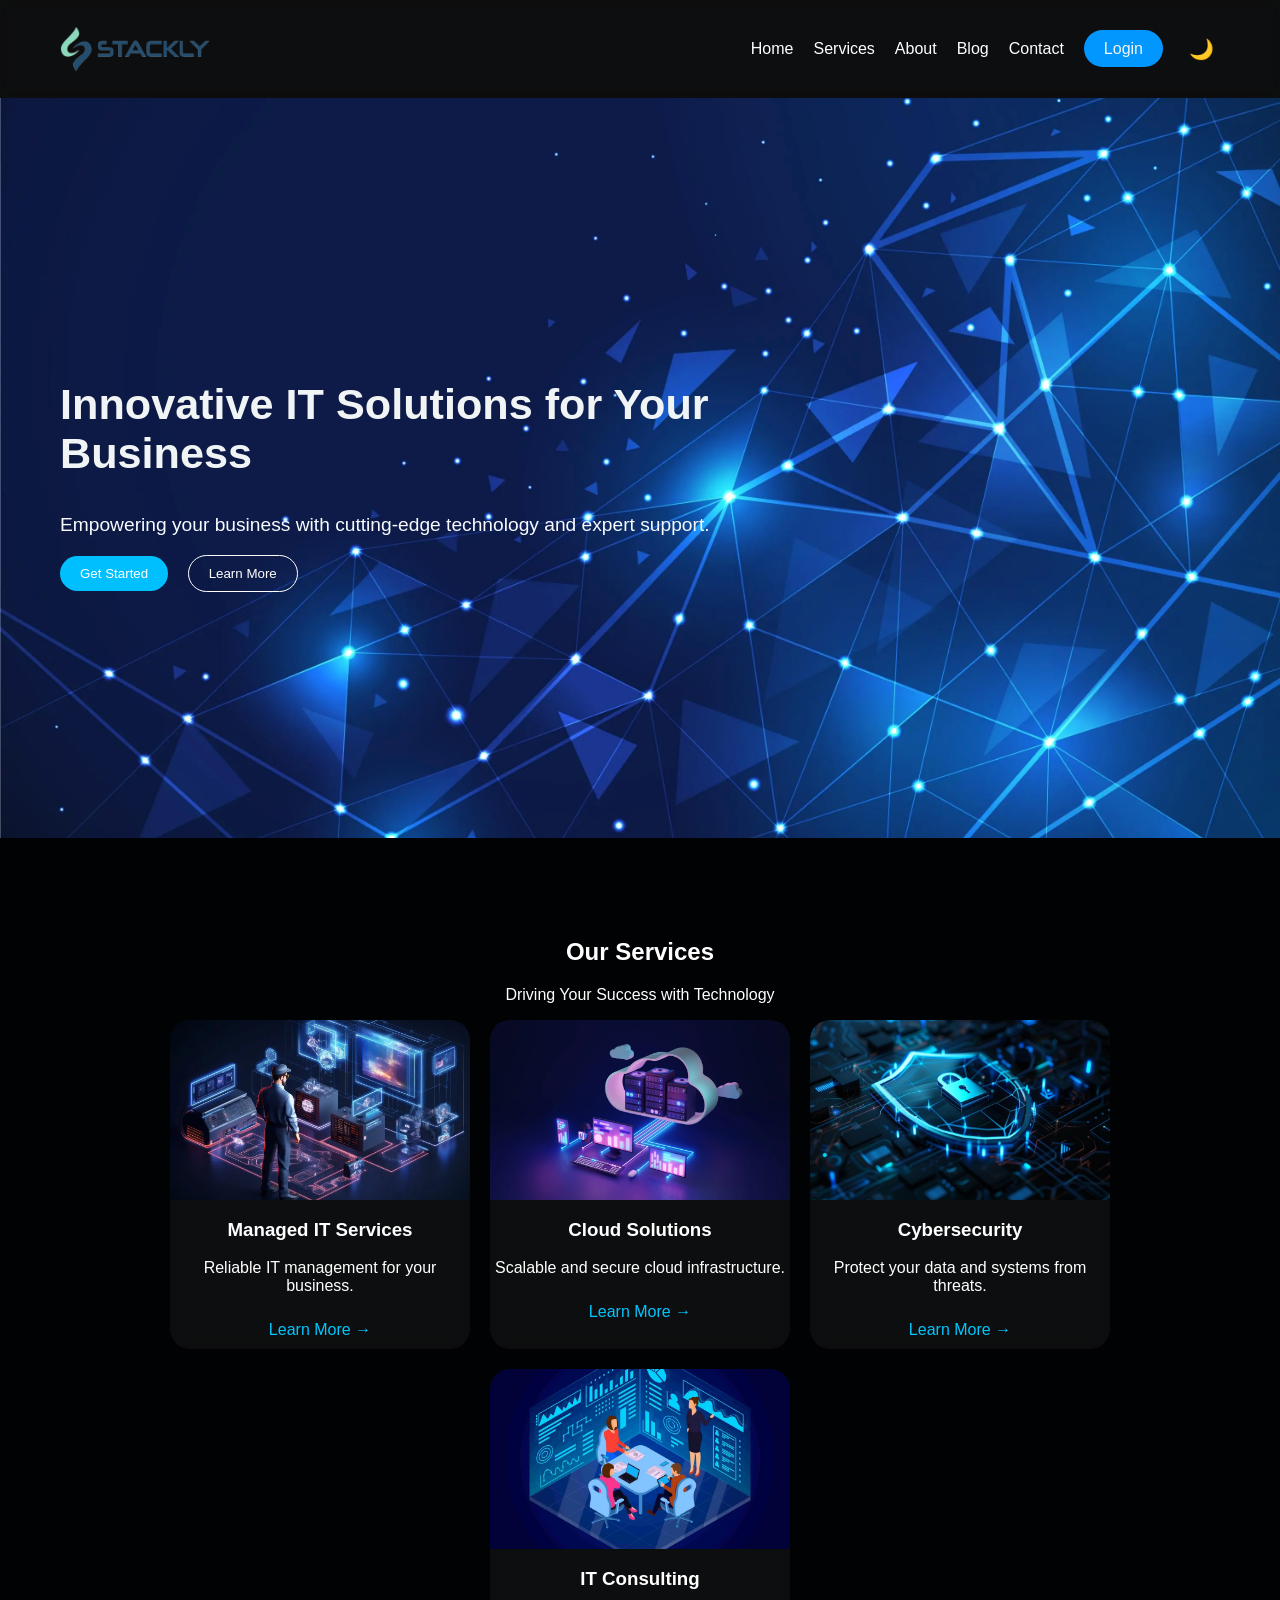
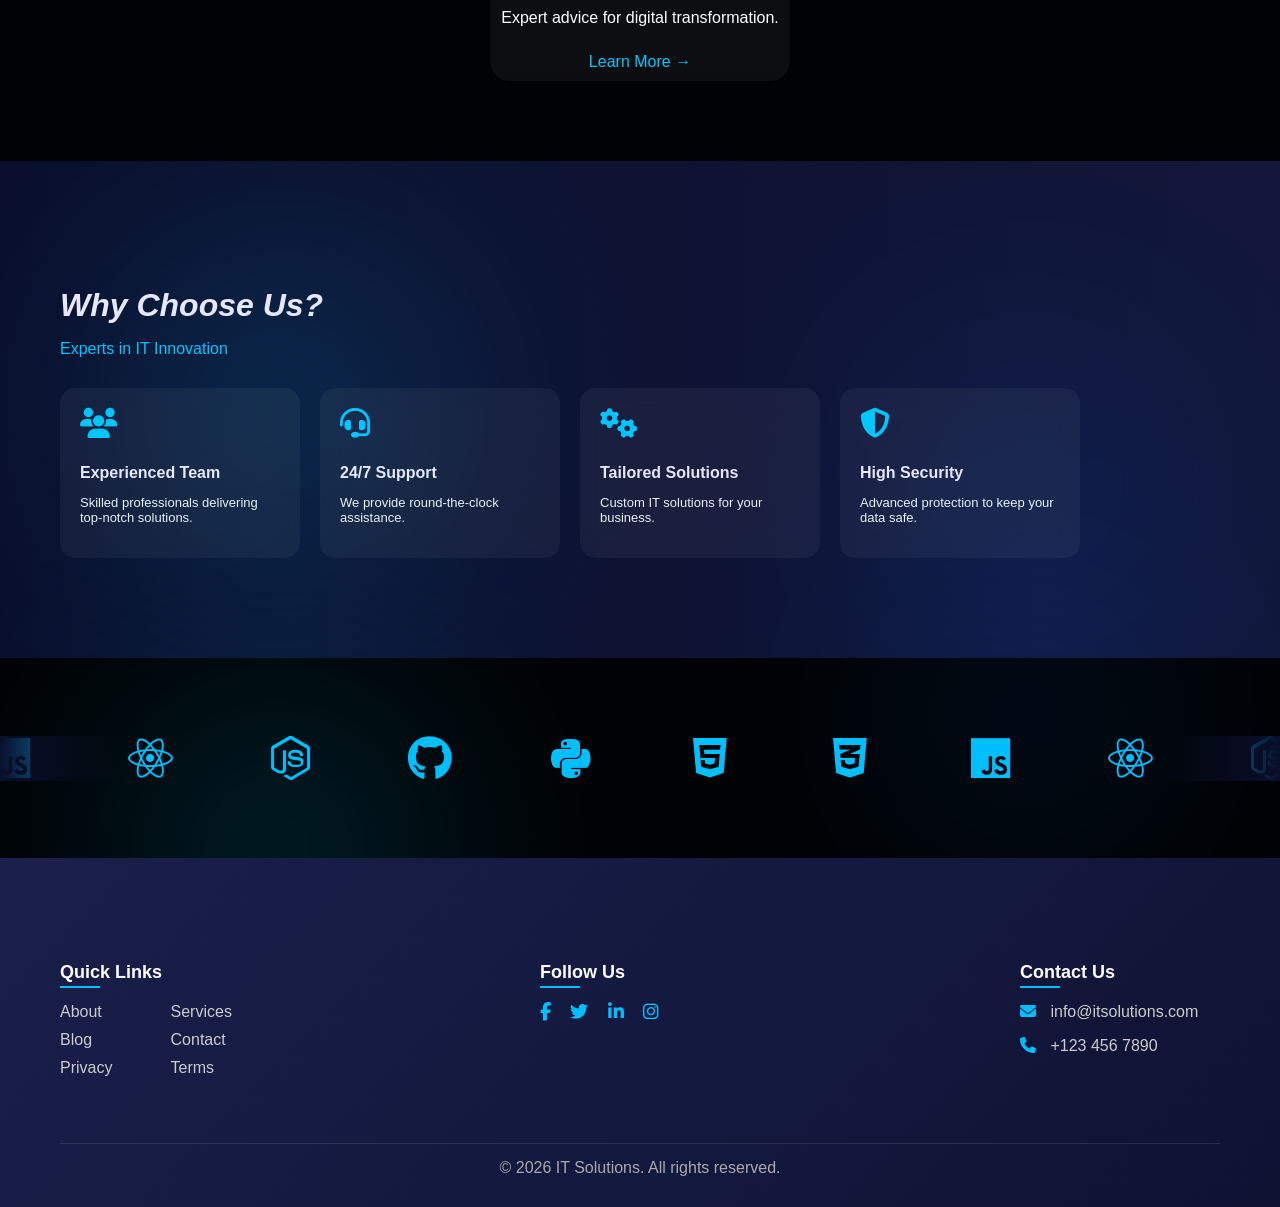
==== index.html @ 850f7d72 "Updated UI" ====
<!DOCTYPE html>
<html lang="en">
<head>
    <meta charset="UTF-8" />
    <meta name="viewport" content="width=device-width, initial-scale=1.0" />
    <title>IT Solutions</title>

    <link rel="stylesheet" href="style.css" />
    <link rel="stylesheet" href="https://cdnjs.cloudflare.com/ajax/libs/font-awesome/6.5.0/css/all.min.css">
</head>

<body>

<header>
    <img src="Assets/logo-stackly.png" alt="IT Solutions Logo" class="logo"/>

    <nav>
        <ul class="nav-item">
            <li><a href="#home">Home</a></li>
            <li><a href="#services">Services</a></li>
            <li><a href="404.html">About</a></li>
            <li><a href="404.html">Blog</a></li>
            <li><a href="#contact">Contact</a></li>
            <li><a href="login.html" class="login-btn">Login</a></li>
            <li><button id="theme-toggle" class="theme-btn">🌙</button></li>
        </ul>
    </nav>
</header>


<section id="home" class="hero">
    <div class="hero-text">
        <h1>Innovative IT Solutions for Your Business</h1>
        <p>Empowering your business with cutting-edge technology and expert support.</p>

        <div class="hero-buttons">
            <button class="primary">Get Started</button>
            <button class="secondary">Learn More</button>
        </div>
    </div>
</section>


<section id="services" class="services">
    <h2>Our Services</h2>
    <p>Driving Your Success with Technology</p>

    <div class="service-cards">

        <div class="card">
            <div class="image-box">
                <img src="Assets/manage_IT.webp" alt="service">
            </div>
            <h3>Managed IT Services</h3>
            <p>Reliable IT management for your business.</p>
            <a href="#" class="learn-more">Learn More →</a>
        </div>

        <div class="card">
            <div class="image-box">
                <img src="Assets/cloud_img.webp" alt="service">
            </div>
            <h3>Cloud Solutions</h3>
            <p>Scalable and secure cloud infrastructure.</p>
            <a href="#" class="learn-more">Learn More →</a>
        </div>

        <div class="card">
            <div class="image-box">
                <img src="Assets/cyber_security_img.webp" alt="service">
            </div>
            <h3>Cybersecurity</h3>
            <p>Protect your data and systems from threats.</p>
            <a href="#" class="learn-more">Learn More →</a>
        </div>

        <div class="card">
            <div class="image-box">
                <img src="Assets/IT_consulting_img.webp" alt="service">
            </div>
            <h3>IT Consulting</h3>
            <p>Expert advice for digital transformation.</p>
            <a href="#" class="learn-more">Learn More →</a>
        </div>

    </div>
</section>

<section class="why-us">
    <div class="why-wrapper">

        <div class="why-left">
            <h2>Why Choose Us?</h2>
            <p class="subtitle">Experts in IT Innovation</p>

            <div class="why-container">

                <div class="why-card">
                    <i class="fas fa-users"></i>
                    <h3>Experienced Team</h3>
                    <p>Skilled professionals delivering top-notch solutions.</p>
                </div>

                <div class="why-card">
                    <i class="fas fa-headset"></i>
                    <h3>24/7 Support</h3>
                    <p>We provide round-the-clock assistance.</p>
                </div>

                <div class="why-card">
                    <i class="fas fa-cogs"></i>
                    <h3>Tailored Solutions</h3>
                    <p>Custom IT solutions for your business.</p>
                </div>

                <div class="why-card">
                    <i class="fas fa-shield-alt"></i>
                    <h3>High Security</h3>
                    <p>Advanced protection to keep your data safe.</p>
                </div>

            </div>
        </div>

    </div>
</section>

<section id="testimonials" class="testimonials">
    <div class="tech-slider">
        <div class="tech-track">

            <div class="tech-item"><i class="fab fa-html5"></i></div>
            <div class="tech-item"><i class="fab fa-css3-alt"></i></div>
            <div class="tech-item"><i class="fab fa-js"></i></div>
            <div class="tech-item"><i class="fab fa-react"></i></div>
            <div class="tech-item"><i class="fab fa-node-js"></i></div>
            <div class="tech-item"><i class="fab fa-github"></i></div>
            <div class="tech-item"><i class="fab fa-python"></i></div>

            <!-- repeat -->
            <div class="tech-item"><i class="fab fa-html5"></i></div>
            <div class="tech-item"><i class="fab fa-css3-alt"></i></div>
            <div class="tech-item"><i class="fab fa-js"></i></div>
            <div class="tech-item"><i class="fab fa-react"></i></div>
            <div class="tech-item"><i class="fab fa-node-js"></i></div>
            <div class="tech-item"><i class="fab fa-github"></i></div>
            <div class="tech-item"><i class="fab fa-python"></i></div>

        </div>
    </div>
</section>


<footer class="footer">
    <div class="footer-container">

        <div class="footer-col">
            <h4>Quick Links</h4>
            <ul>
                <li><a href="404.html">About</a></li>
                <li><a href="404.html">Services</a></li>
                <li><a href="404.html">Blog</a></li>
                <li><a href="404.html">Contact</a></li>
                <li><a href="404.html">Privacy</a></li>
                <li><a href="404.html">Terms</a></li>
            </ul>
        </div>

        <div class="footer-col">
            <h4>Follow Us</h4>
            <div class="social-icons">
                <i class="fab fa-facebook-f"></i>
                <i class="fab fa-twitter"></i>
                <i class="fab fa-linkedin-in"></i>
                <i class="fab fa-instagram"></i>
            </div>
        </div>

        <div class="footer-col">
            <h4>Contact Us</h4>
            <p><i class="fas fa-envelope"></i> info@itsolutions.com</p>
            <p><i class="fas fa-phone"></i> +123 456 7890</p>
        </div>

    </div>

    <div class="footer-bottom">
        © 2026 IT Solutions. All rights reserved.
    </div>
</footer>

<script src="script.js"></script>

</body>
</html>
---- style.css ----
body {
    font-family: 'Poppins', sans-serif;
    margin: 0;
    background: linear-gradient(180deg, #0a0f2c, #1a1f4b);
    color: #fff;
}

header {
    display: flex;
    justify-content: space-between;
    align-items: center;
    padding: 20px 60px;
    background: rgba(255, 255, 255, 0.05);
    backdrop-filter: blur(10px);
}

.logo {
    width: 150px;
}

nav ul {
    display: flex;
    align-items: center;
    list-style: none;
    gap: 20px;
}

nav a {
    color: #fff;
    text-decoration: none;
    transition: color 0.3s;
}

nav a:hover {
    color: #00bffe;
}

.login-btn {
    background-color: #0296ff;
    border-style: none;
    padding: 10px 20px;
    border-radius: 20px;
    color: #f5f5f5;
}

:root {
    --bg-color: #010203;
    --text-color: #ffffff;
    --accent-color: #00bfff;
}

body.light-mode {
    --bg-color: #f5f5f5;
    --text-color: #222222;
    --accent-color: #0077cc;
}

body {
    background: var(--bg-color);
    color: var(--text-color);
    transition: background 0.5s, color 0.5s;
}

.theme-btn {
    background: transparent;
    border: none;
    font-size: 20px;
    cursor: pointer;
    color: var(--accent-color);
}

.hero {
    display: flex;
    background-image: url("./Assets/background_img.webp");
    background-size: cover;
    height: 60vh;
    background-position: center;
    align-items: center;
    justify-content: space-between;
    padding: 100px 60px;
}

.hero-text h1 {
    font-size: 2.7rem;
    color: #f1f4f5;
    animation: fadeIn 1.5s ease-in;
    width: 80%;
}

.hero-text p {
    font-size: 1.2rem;
    color: #f7faff;
    margin-top: 20px;
    animation: fadeIn 1.5s ease-in 0.5s;
}

.hero-buttons button {
    margin-right: 15px;
    padding: 10px 20px;
    border-radius: 25px;
    cursor: pointer;
}

.primary {
    background: #00bfff;
    border: none;
    color: #fff;
}

.secondary {
    background-color: transparent;
    border: 1px solid #ffffff;
    color: #ffffff;
}

.services {
    text-align: center;
    padding: 80px 60px;
}

.service-cards {
    display: flex;
    justify-content: center;
    gap: 20px;
    flex-wrap: wrap;
}

.service-img {
    width: 140%;
    margin-bottom: 20px;
    background-size: cover;
}

.card {
    background: rgba(255,255,255,0.05);
    width: 300px;
    border-radius: 20px;
    text-align: center;
    backdrop-filter: blur(10px);
    transition: 0.3s;
    overflow: hidden;
}

.image-box {
    width: 100%;
    height: 180px;
    overflow: hidden;
}

.image-box img {
    width: 100%;
    height: 100%;
    object-fit: cover;
    transition: 0.4s;
}

.card:hover {
    transform: translateY(-10px);
}

.learn-more {
    display: inline-block;
    margin-top: 10px;
    margin-bottom: 10px;
    color: #00c6ff;
    text-decoration: none;
    font-weight: 500;
    position: relative;
    transition: 0.3s;
}

.learn-more::after {
    content: "";
    position: absolute;
    left: 0;
    bottom: -3px;
    width: 0%;
    height: 2px;
    background: #00c6ff;
    transition: 0.3s;
}

.learn-more:hover::after {
    width: 100%;
}

.learn-more:hover {
    color: #fff;
}

.why-us {
    position: relative;
    padding: 100px 60px;
    background: linear-gradient(270deg, #0a0f2c, #1a1f4b, #0a0f2c);
    background-size: 400% 400%;
    animation: gradientMove 10s ease infinite;
    overflow: hidden;
}

@keyframes gradientMove {
    0% { background-position: 0% 50%; }
    50% { background-position: 100% 50%; }
    100% { background-position: 0% 50%; }
}

.why-wrapper {
    display: flex;
    align-items: center;
    justify-content: space-between;
    gap: 50px;
    flex-wrap: wrap;
    position: relative;
    z-index: 1;
}

.why-us::after {
    content: "";
    position: absolute;
    width: 300px;
    height: 300px;
    background: #00bfff;
    border-radius: 50%;
    filter: blur(120px);
    opacity: 0.2;
    top: 20%;
    left: 10%;
    animation: floatGlow 6s ease-in-out infinite;
}

@keyframes floatGlow {
    0% { transform: translateY(0px); }
    50% { transform: translateY(-40px); }
    100% { transform: translateY(0px); }
}

.why-us::before {
    content: "";
    position: absolute;
    width: 250px;
    height: 250px;
    background: #0077ff;
    border-radius: 50%;
    filter: blur(120px);
    opacity: 0.15;
    bottom: 10%;
    right: 10%;
    animation: floatGlow 8s ease-in-out infinite;
}

.why-left h2 {
    font-size: 32px;
    margin-bottom: 10px;
    color:#e6e8f9;
    font-style: italic;
}

.subtitle {
    color: #00c6ff;
    margin-bottom: 30px;
}

.why-container {
    display: flex;
    gap: 20px;
    flex-wrap: wrap;
}

.why-card {
    width: 200px;
    padding: 20px;
    border-radius: 15px;
    background: rgba(255,255,255,0.05);
    backdrop-filter: blur(10px);
    transition: 0.3s;
}

.why-card i {
    font-size: 30px;
    color: #00c6ff;
    margin-bottom: 10px;
}

.why-card h3 {
    color:#e6e8f9;
    font-size: 16px;
    margin-bottom: 8px;
}

.why-card p {
    font-size: 13px;
    color: #e6f1f4;
}

.why-card:hover {
    transform: translateY(-10px);
    box-shadow: 0 15px 30px rgba(0,0,0,0.5);
}

.tech-slider {
    width: 100%;
    display: flex;
    justify-content: center;
    overflow: hidden;
}

.tech-track {
    display: flex;
    gap: 60px;
    align-items: center;
    justify-content: center;
    animation: scrollTech 20s linear infinite;
}

.tech-item {
    display: flex;
    justify-content: center;
    align-items: center;
    min-width: 80px;
}

.tech-item i {
    font-size: 45px;
    color: #00bfff;
    transition: 0.3s;
}

.tech-item i:hover {
    transform: scale(1.3);
    color: #ffffff;
}

@keyframes scrollTech {
    0% { transform: translateX(0); }
    100% { transform: translateX(-50%); }
}

.tech-slider::before,
.tech-slider::after {
    content: "";
    position: absolute;
    top: 0;
    width: 120px;
    height: 100%;
    z-index: 2;
}

.tech-slider::before {
    left: 0;
    background: linear-gradient(to right, #0a0f2c, transparent);
}

.tech-slider::after {
    right: 0;
    background: linear-gradient(to left, #0a0f2c, transparent);
}

.testimonials {
    position: relative;
    min-height: 200px;
    display: flex;
    flex-direction: column;
    justify-content: center;
    text-align: center;
}

.testimonial-slider {
    margin-bottom: 30px;
}

.testimonials::before {
    content: "";
    position: absolute;
    width: 300px;
    height: 300px;
    background: #00bfff;
    border-radius: 50%;
    filter: blur(120px);
    opacity: 0.2;
    top: 20%;
    left: 10%;
    animation: floatBg 6s ease-in-out infinite;
}

.testimonials::after {
    content: "";
    position: absolute;
    width: 250px;
    height: 250px;
    background: #0077ff;
    border-radius: 50%;
    filter: blur(120px);
    opacity: 0.15;
    bottom: 10%;
    right: 10%;
    animation: floatBg 8s ease-in-out infinite;
}

@keyframes floatBg {
    0% { transform: translateY(0px); }
    50% { transform: translateY(-40px); }
    100% { transform: translateY(0px); }
}

.testimonial-slider,
.tech-slider {
    position: relative;
    z-index: 2;
}

.footer {
    position: relative;
    padding: 80px 60px 30px;
    overflow: hidden;
    color: #fff;
    background: linear-gradient(-45deg, #0a0f2c, #121a3f, #0a0f2c, #1a1f4b);
    background-size: 400% 400%;
    animation: gradientMove 10s ease infinite;
}

.footer::before {
    content: "";
    position: absolute;
    inset: 0;
    background-image: linear-gradient(rgba(255,255,255,0.05) 1px, transparent 1px),
                      linear-gradient(90deg, rgba(255,255,255,0.05) 1px, transparent 1px);
    background-size: 40px 40px;
    opacity: 0.15;
}

.footer-container {
    display: flex;
    justify-content: space-between;
    flex-wrap: wrap;
    gap: 50px;
    position: relative;
    z-index: 1;
}

.footer-col {
    min-width: 200px;
    transition: 0.3s;
}

.footer-col:hover {
    transform: translateY(-8px);
}

.footer-col h4 {
    margin-bottom: 20px;
    font-size: 18px;
    position: relative;
}

.footer-col h4::after {
    content: "";
    width: 40px;
    height: 2px;
    background: #00bfff;
    position: absolute;
    left: 0;
    bottom: -5px;
    transition: 0.3s;
}

.footer-col:hover h4::after {
    width: 70px;
}

.footer-col ul {
    list-style: none;
    padding: 0;
    display: grid;
    grid-template-columns: repeat(2, auto);
    gap: 10px 30px;
}

.footer-col ul li a {
    color: #ccc;
    text-decoration: none;
    transition: 0.3s;
    position: relative;
}

.footer-col ul li a::after {
    content: "";
    position: absolute;
    left: 0;
    bottom: -2px;
    width: 0%;
    height: 2px;
    background: #00bfff;
    transition: 0.3s;
}

.footer-col ul li a:hover::after {
    width: 100%;
}

.footer-col ul li a:hover {
    color: #fff;
}

.social-icons i {
    font-size: 18px;
    margin-right: 15px;
    color: #00bfff;
    cursor: pointer;
    transition: 0.3s;
}

.social-icons i:hover {
    transform: translateY(-5px) scale(1.2);
    color: #fff;
}

.footer-col p {
    color: #ccc;
    margin-bottom: 10px;
}

.footer-col p i {
    margin-right: 10px;
    color: #00bfff;
}

.footer-bottom {
    text-align: center;
    margin-top: 50px;
    padding-top: 15px;
    border-top: 1px solid rgba(255,255,255,0.1);
    color: #aaa;
    position: relative;
    z-index: 1;
}

@keyframes fadeIn {
    from {
        opacity: 0;
        transform: translateY(20px);
    }
    to {
        opacity: 1;
        transform: translateY(0);
    }
}

@media (max-width: 1024px) {
    .hero {
        flex-direction: column;
        text-align: center;
    }

    .hero-image img {
        width: 80%;
        margin-top: 20px;
    }

    .service-cards {
        flex-wrap: wrap;
        justify-content: center;
    }
}

@media (max-width: 768px) {
    header {
        flex-direction: column;
        align-items: center;
    }

    nav ul {
        flex-direction: column;
        gap: 10px;
    }

    .quote-btn {
        margin-top: 10px;
    }

    .why-wrapper {
        flex-direction: column;
        text-align: center;
    }

    .why-container {
        justify-content: center;
    }
}

@media (max-width: 480px) {
    h1 {
        font-size: 1.8rem;
    }

    .card {
        width: 90%;
    }

    footer {
        text-align: center;
    }
}
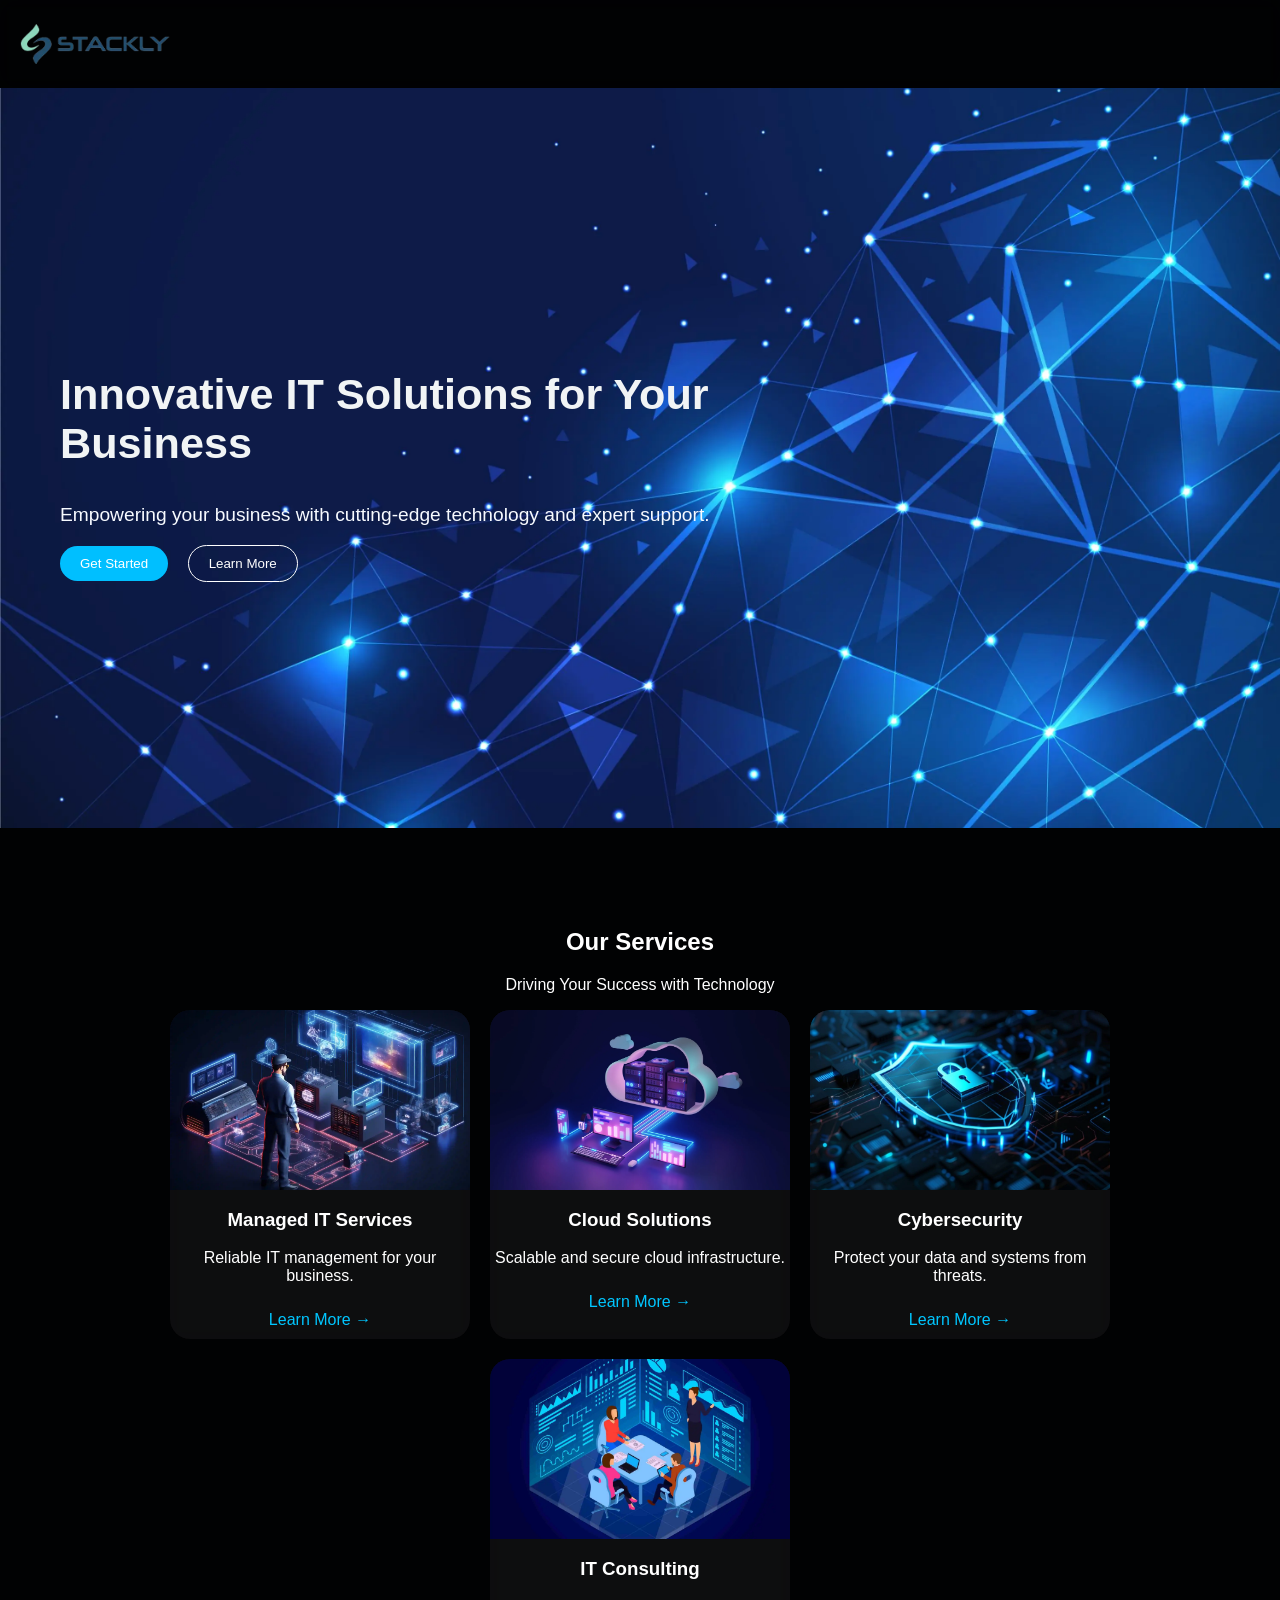
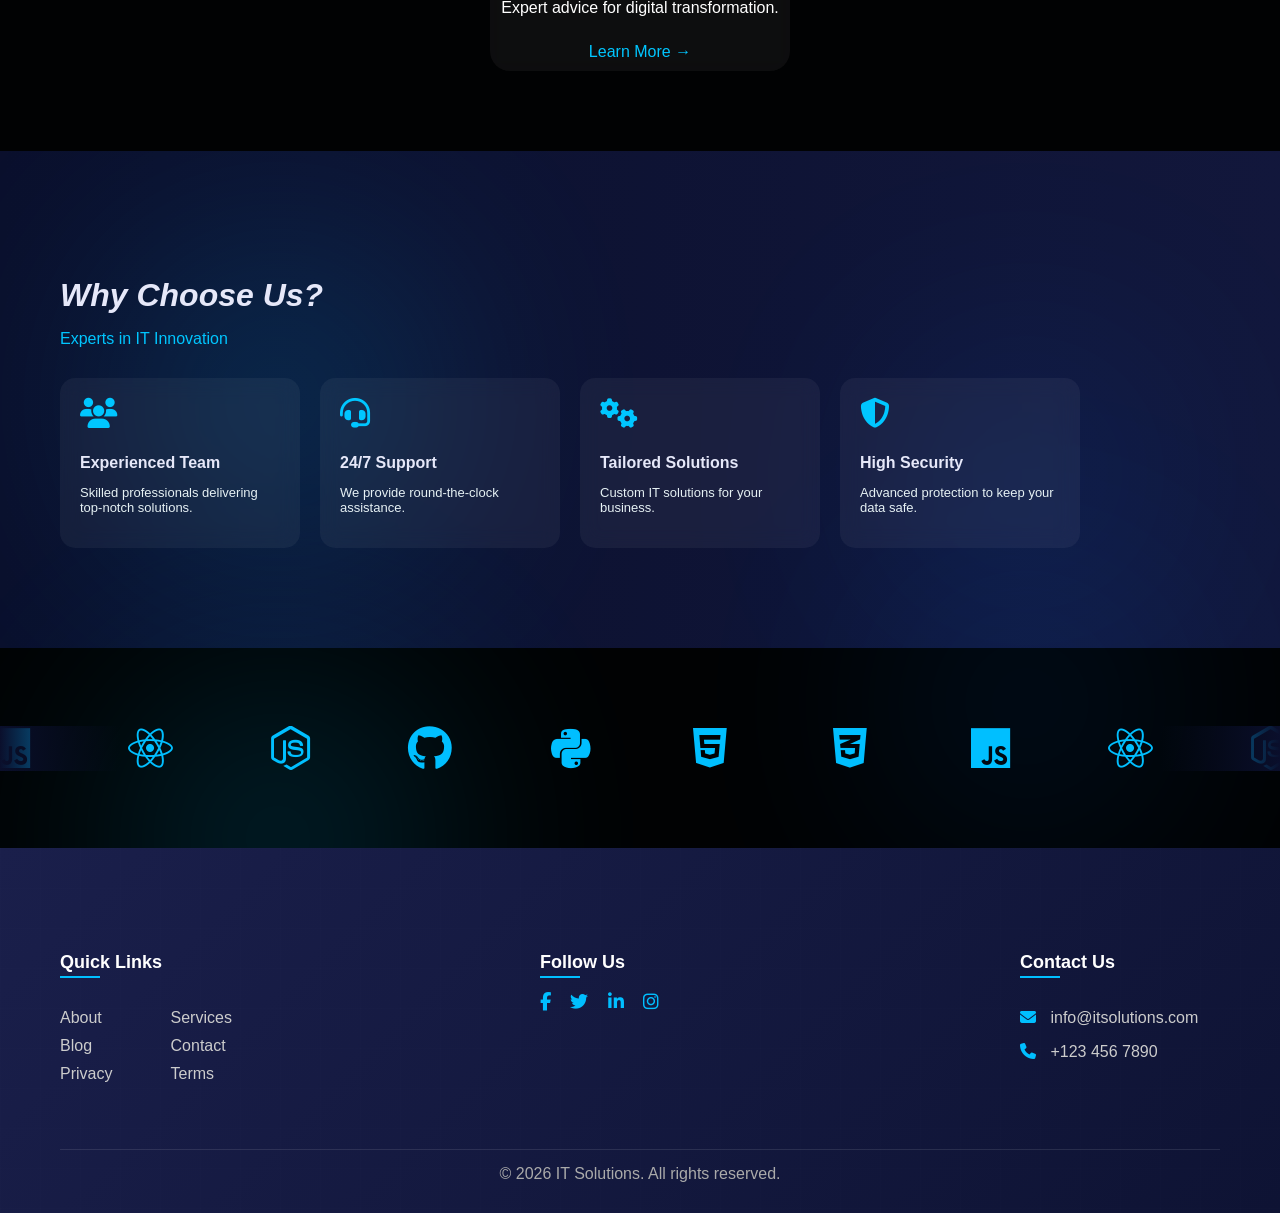
==== commit c99c3d4f: "Updated responsive header and hamburger menu" ====
--- a/index.html
+++ b/index.html
@@ -12,10 +12,10 @@
 <body>
 
 <header>
-    <img src="Assets/logo-stackly.png" alt="IT Solutions Logo" class="logo"/>
+    <img src="Assets/logo-stackly.webp" alt="IT Solutions Logo" class="logo"/>
 
     <nav>
-        <ul class="nav-item">
+        <ul class="nav-item" id="nav-menu">
             <li><a href="#home">Home</a></li>
             <li><a href="#services">Services</a></li>
             <li><a href="404.html">About</a></li>
@@ -25,6 +25,7 @@
             <li><button id="theme-toggle" class="theme-btn">🌙</button></li>
         </ul>
     </nav>
+    <button class="hamburger" id="hamburger">☰</button>
 </header>
 
 
--- a/style.css
+++ b/style.css
@@ -9,13 +9,29 @@
     display: flex;
     justify-content: space-between;
     align-items: center;
-    padding: 20px 60px;
-    background: rgba(255, 255, 255, 0.05);
+    padding: 15px 20px;
     backdrop-filter: blur(10px);
+    position: relative;
 }
 
 .logo {
     width: 150px;
+    height:40px
+}
+
+.nav-item {
+    display: flex;
+    list-style: none;
+    gap: 25px;
+    align-items: center;
+    transition: all 0.3s ease;
+    transform: translateY(-10px);
+    opacity: 0;
+}
+
+.nav-item.active {
+    transform: translateY(0);
+    opacity: 1;
 }
 
 nav ul {
@@ -41,6 +57,15 @@
     padding: 10px 20px;
     border-radius: 20px;
     color: #f5f5f5;
+}
+
+.hamburger {
+    display: none;
+    font-size: 28px;
+    background: none;
+    border: none;
+    color: white;
+    cursor: pointer;
 }
 
 :root {
@@ -449,6 +474,7 @@
     margin-bottom: 20px;
     font-size: 18px;
     position: relative;
+    display: inline-block;
 }
 
 .footer-col h4::after {
@@ -463,7 +489,7 @@
 }
 
 .footer-col:hover h4::after {
-    width: 70px;
+    width: 100%;
 }
 
 .footer-col ul {
@@ -563,7 +589,6 @@
 
 @media (max-width: 768px) {
     header {
-        flex-direction: column;
         align-items: center;
     }
 
@@ -598,4 +623,34 @@
     footer {
         text-align: center;
     }
+    .footer-container {
+        flex-direction: column;
+        align-items: center;
+    }
+}
+
+@media (max-width: 768px) {
+    .nav-item {
+        display: none;
+        flex-direction: column;
+        position: absolute;
+        top: 75%;
+        right:0px;
+        width: 200px;
+        background: #010203;
+        padding: 20px;
+        border-bottom-left-radius: 10px;
+        gap: 18px;
+        z-index:999;
+        box-shadow: 0 10px 20px rgba(0, 0, 0, 0.3);
+    }
+
+    .nav-item.active {
+        display: flex;
+    }
+
+    .hamburger {
+        display: block;
+        line-height: 1;
+    }
 }
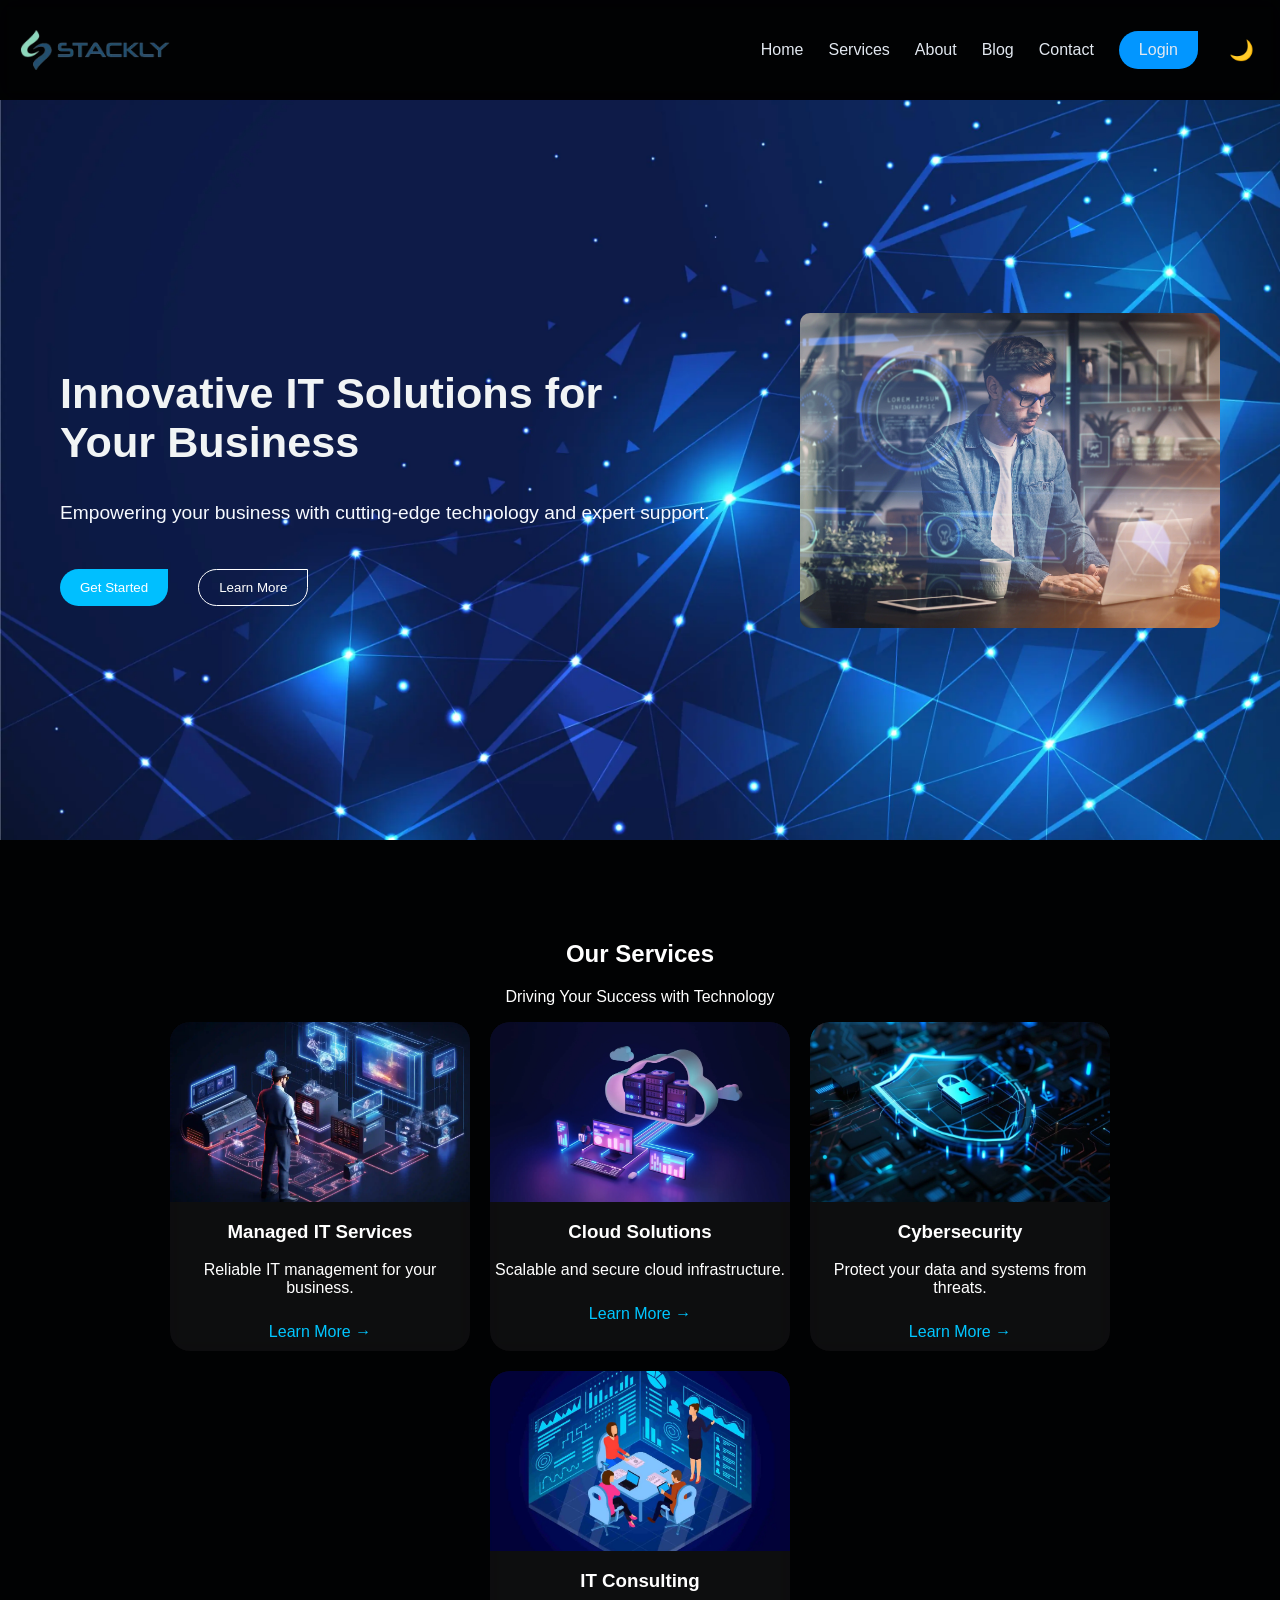
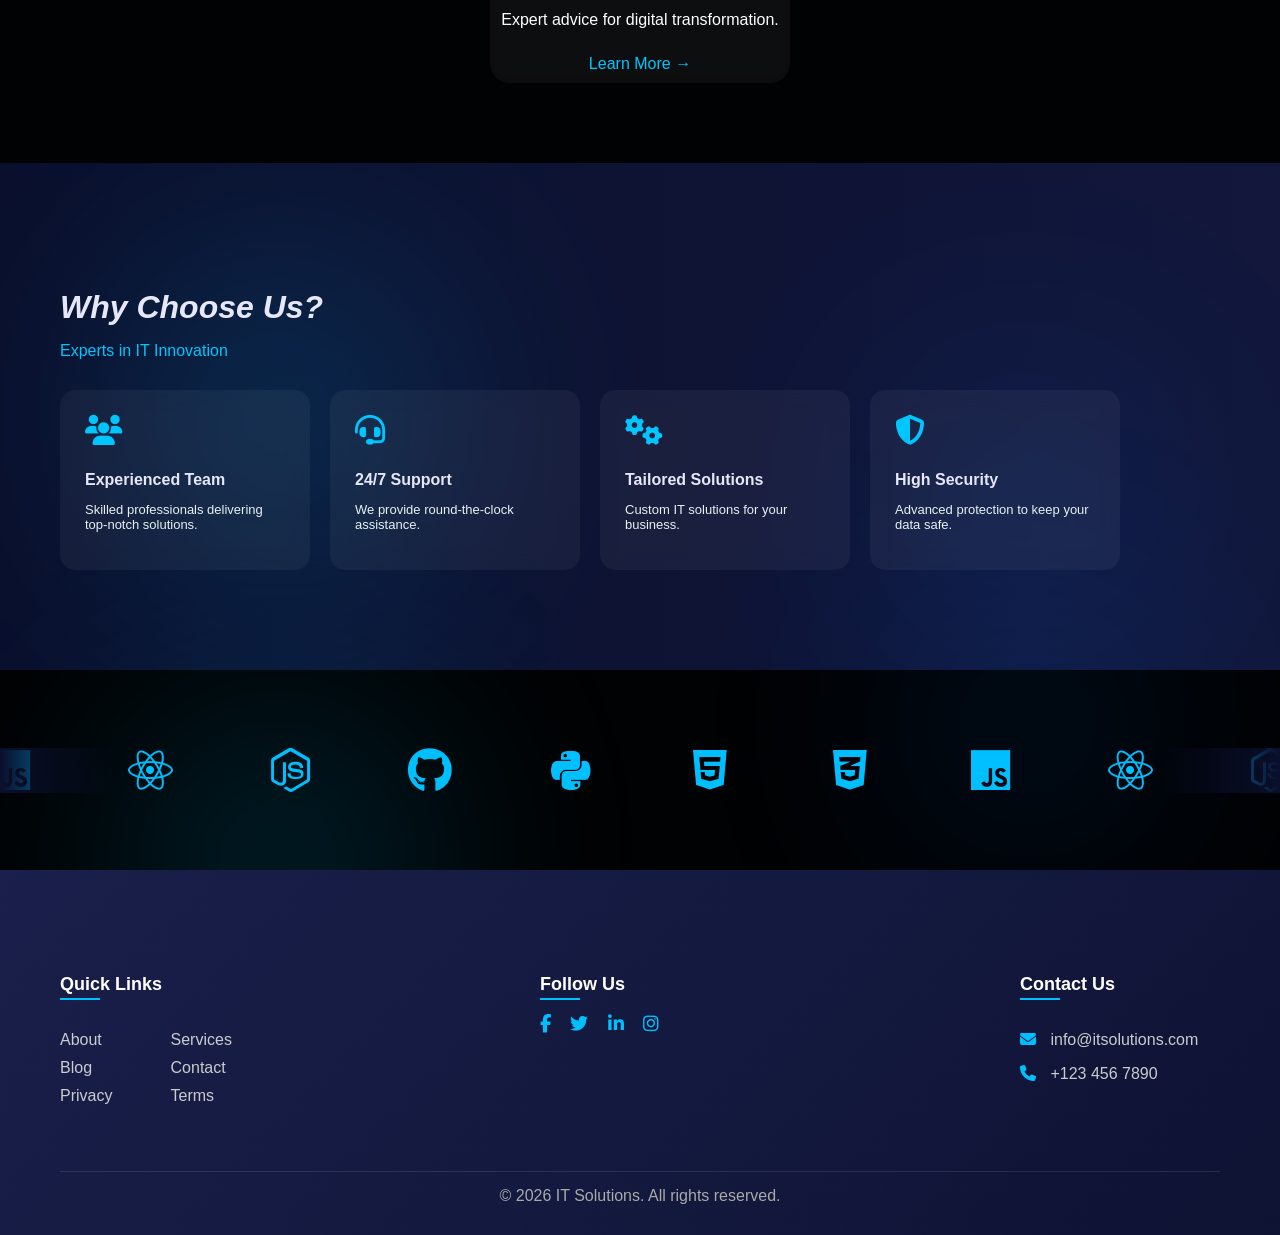
==== commit 73b1b023: "Upadated dashboard service page animation" ====
--- a/index.html
+++ b/index.html
@@ -17,8 +17,8 @@
     <nav>
         <ul class="nav-item" id="nav-menu">
             <li><a href="#home">Home</a></li>
-            <li><a href="#services">Services</a></li>
-            <li><a href="404.html">About</a></li>
+            <li><a href="service.html">Services</a></li>
+            <li><a href="about.html">About</a></li>
             <li><a href="404.html">Blog</a></li>
             <li><a href="#contact">Contact</a></li>
             <li><a href="login.html" class="login-btn">Login</a></li>
@@ -31,14 +31,14 @@
 
 <section id="home" class="hero">
     <div class="hero-text">
-        <h1>Innovative IT Solutions for Your Business</h1>
-        <p>Empowering your business with cutting-edge technology and expert support.</p>
-
+        <h1 class="anim">Innovative IT Solutions for Your Business</h1>
+        <p class="anim">Empowering your business with cutting-edge technology and expert support.</p>
         <div class="hero-buttons">
-            <button class="primary">Get Started</button>
-            <button class="secondary">Learn More</button>
+            <button class="primary anim">Get Started</button>
+            <button class="secondary anim">Learn More</button>
         </div>
     </div>
+        <img src="Assets/person-working-html-computer_11zon.webp" class="hero-img anim"/>
 </section>
 
 
@@ -54,7 +54,7 @@
             </div>
             <h3>Managed IT Services</h3>
             <p>Reliable IT management for your business.</p>
-            <a href="#" class="learn-more">Learn More →</a>
+            <a href="service.html" class="learn-more">Learn More →</a>
         </div>
 
         <div class="card">
@@ -63,7 +63,7 @@
             </div>
             <h3>Cloud Solutions</h3>
             <p>Scalable and secure cloud infrastructure.</p>
-            <a href="#" class="learn-more">Learn More →</a>
+            <a href="service.html" class="learn-more">Learn More →</a>
         </div>
 
         <div class="card">
@@ -72,16 +72,16 @@
             </div>
             <h3>Cybersecurity</h3>
             <p>Protect your data and systems from threats.</p>
-            <a href="#" class="learn-more">Learn More →</a>
+            <a href="service.html" class="learn-more">Learn More →</a>
         </div>
 
         <div class="card">
             <div class="image-box">
-                <img src="Assets/IT_consulting_img.webp" alt="service">
+                <img src="Assets/IT_consulting_img1.jpg" alt="service">
             </div>
             <h3>IT Consulting</h3>
             <p>Expert advice for digital transformation.</p>
-            <a href="#" class="learn-more">Learn More →</a>
+            <a href="service.html" class="learn-more">Learn More →</a>
         </div>
 
     </div>
@@ -158,8 +158,8 @@
         <div class="footer-col">
             <h4>Quick Links</h4>
             <ul>
-                <li><a href="404.html">About</a></li>
-                <li><a href="404.html">Services</a></li>
+                <li><a href="about.html">About</a></li>
+                <li><a href="service.html">Services</a></li>
                 <li><a href="404.html">Blog</a></li>
                 <li><a href="404.html">Contact</a></li>
                 <li><a href="404.html">Privacy</a></li>
--- a/style.css
+++ b/style.css
@@ -12,11 +12,17 @@
     padding: 15px 20px;
     backdrop-filter: blur(10px);
     position: relative;
+    z-index: 1000;
 }
 
 .logo {
     width: 150px;
     height:40px
+}
+
+.nav-item li a {
+    color: #e2e8f0;
+    text-decoration: none;
 }
 
 .nav-item {
@@ -25,8 +31,6 @@
     gap: 25px;
     align-items: center;
     transition: all 0.3s ease;
-    transform: translateY(-10px);
-    opacity: 0;
 }
 
 .nav-item.active {
@@ -41,22 +45,29 @@
     gap: 20px;
 }
 
-nav a {
+.nav-item li a {
+    color: #e2e8f0;
+    text-decoration: none;
+    transition: 0.3s;
+}
+
+.nav-item li a:hover {
+    color: #00bffe;
+}
+
+.login-btn {
+    display: inline-block;
+    background-color: #0296ff;
+    padding: 10px 20px;
+    border-radius: 20px;
+    border-top-right-radius: 0px;
     color: #fff;
     text-decoration: none;
-    transition: color 0.3s;
-}
-
-nav a:hover {
-    color: #00bffe;
-}
-
-.login-btn {
-    background-color: #0296ff;
-    border-style: none;
-    padding: 10px 20px;
-    border-radius: 20px;
-    color: #f5f5f5;
+    transition: 0.5s;
+}
+.login-btn:hover {
+    border-top-right-radius: 20px;
+    color:#fff;
 }
 
 .hamburger {
@@ -103,39 +114,86 @@
     align-items: center;
     justify-content: space-between;
     padding: 100px 60px;
+    gap: 40px;
+}
+.hero-text {
+    display: flex;
+    flex-direction: column;
 }
 
 .hero-text h1 {
     font-size: 2.7rem;
     color: #f1f4f5;
-    animation: fadeIn 1.5s ease-in;
     width: 80%;
+     margin-bottom: 15px;
 }
 
 .hero-text p {
     font-size: 1.2rem;
     color: #f7faff;
     margin-top: 20px;
-    animation: fadeIn 1.5s ease-in 0.5s;
+     margin-bottom: 45px;
+}
+
+.hero-img-container {
+    flex: 1;
+    display: flex;
+    justify-content: center;
+}
+
+.hero-img {
+    width: 100%;
+    max-width: 420px;
+    border-radius: 10px;
+    transition: 1s;
+}
+
+.hero-buttons {
+    display: flex;
+    gap: 15px;
+    flex-wrap: wrap;
 }
 
 .hero-buttons button {
+    display: inline-block;
     margin-right: 15px;
     padding: 10px 20px;
     border-radius: 25px;
+    border-top-right-radius: 0;
     cursor: pointer;
+    transition: 0.5s;
+}
+
+.hero-buttons button:hover {
+    border-top-right-radius:25px;
 }
 
 .primary {
+    padding:14px 30px;
     background: #00bfff;
-    border: none;
+    font-weight:400;
     color: #fff;
+    border:none;
+
 }
 
 .secondary {
     background-color: transparent;
     border: 1px solid #ffffff;
+    border-top-right-radius: 0px;
     color: #ffffff;
+}
+.anim{
+    opacity:0;
+    transform: translateY(30px);
+    animation: moveup 0.5s linear forwards;
+}
+
+@keyframes moveup {
+    100% {
+        opacity: 1;
+        transform: translateY(0);
+    }
 }
 
 .services {
@@ -641,7 +699,7 @@
         padding: 20px;
         border-bottom-left-radius: 10px;
         gap: 18px;
-        z-index:999;
+        z-index:9999;
         box-shadow: 0 10px 20px rgba(0, 0, 0, 0.3);
     }
 
@@ -653,4 +711,510 @@
         display: block;
         line-height: 1;
     }
+    .hero{
+        height:100vh;
+    }
+    .hero-buttons{
+        display: flex;
+        justify-content:center;
+    }
+
+}
+
+//About page
+
+/* HERO */
+.about-hero {
+    text-align: center;
+    padding: 100px 20px;
+}
+
+.about-hero h1 {
+    font-size: 2.5rem;
+}
+
+.about-hero p {
+    color: #cbd5e1;
+}
+
+/* ABOUT CONTENT */
+.about-content {
+    display: flex;
+    align-items: center;
+    justify-content: space-between;
+    padding: 80px 60px;
+    gap: 40px;
+}
+
+.about-text {
+    flex: 1;
+}
+
+.about-text h2 {
+    margin-bottom: 15px;
+}
+
+.about-text p {
+    color: #cbd5e1;
+    margin-bottom: 15px;
+}
+
+.about-image {
+    flex: 1;
+    display: flex;
+    justify-content: center;
+}
+
+.about-image img {
+    width: 100%;
+    max-width: 400px;
+    border-radius: 10px;
+}
+
+/* WHY SECTION */
+.about-why {
+    text-align: center;
+    padding: 80px 60px;
+}
+
+.why-grid {
+    display: grid;
+    grid-template-columns: repeat(auto-fit, minmax(220px, 1fr));
+    gap: 20px;
+    margin-top: 30px;
+}
+
+.why-card {
+    background: rgba(255,255,255,0.05);
+    padding: 25px;
+    border-radius: 15px;
+    transition: 0.3s;
+}
+
+.why-card:hover {
+    transform: translateY(-10px);
+}
+
+/* TEAM */
+.team {
+    text-align: center;
+    padding: 80px 60px;
+}
+
+.team-grid {
+    display: grid;
+    grid-template-columns: repeat(auto-fit, minmax(180px, 1fr));
+    gap: 20px;
+    margin-top: 30px;
+}
+
+.team-card {
+    background: rgba(255,255,255,0.05);
+    padding: 20px;
+    border-radius: 15px;
+    transition: 0.3s;
+}
+
+.team-card img {
+    border-radius: 50%;
+    margin-bottom: 10px;
+}
+
+.team-card:hover {
+    transform: translateY(-10px);
+}
+
+/* MOBILE */
+@media (max-width: 768px) {
+
+    .about-content {
+        flex-direction: column;
+        text-align: center;
+        padding: 50px 20px;
+    }
+
+    .about-why,
+    .team {
+        padding: 50px 20px;
+    }
+}
+
+/* ===== SERVICES PAGE ===== */
+
+/* ===== DETAILED SERVICES ===== */
+
+.services-detailed {
+    position: relative;
+    overflow: hidden;
+    padding: 80px 60px;
+    background: linear-gradient(270deg, #0a0f2c, #1a1f4b, #0a0f2c);
+    background-size: 400% 400%;
+    background: linear-gradient(180deg, #0a0f2c, #1a1f4b);
+}
+
+.services-detailed::before,
+.services-detailed::after {
+    content: "";
+    position: absolute;
+    width: 300px;
+    height: 300px;
+    border-radius: 50%;
+    filter: blur(100px);
+    opacity: 0.35;
+    z-index: 0;
+}
+
+/* LEFT ORB */
+.services-detailed::before {
+    width: 400px;
+    height: 400px;
+    background: #00bfff;
+    top: 20%;
+    left: 10%;
+    animation: floatOrb 8s ease-in-out infinite;
+}
+
+/* RIGHT ORB */
+.services-detailed::after {
+    width: 350px;
+    height: 350px;
+    background: #0077ff;
+    bottom: 15%;
+    right: 10%;
+    animation: floatOrb 10s ease-in-out infinite;
+    content: "";
+    position: absolute;
+    inset: 0;
+    background-image:
+        linear-gradient(rgba(255,255,255,0.06) 1px, transparent 1px),
+        linear-gradient(90deg, rgba(255,255,255,0.06) 1px, transparent 1px);
+    background-size: 40px 40px;
+    opacity: 0.2;
+    z-index: 0;
+    animation: gridMove 20s linear infinite;
+}
+
+@keyframes gridMove {
+    from { background-position: 0 0; }
+    to { background-position: 40px 40px; }
+}
+
+.services-detailed .glow {
+    position: absolute;
+    z-index: 0;
+    width: 200px;
+    height: 200px;
+    background: #00c6ff;
+    border-radius: 50%;
+    filter: blur(80px);
+    opacity: 0.25;
+    top: 50%;
+    left: 40%;
+    animation: floatOrb 10s ease-in-out infinite;
+}
+
+@keyframes floatOrb {
+    0% { transform: translateY(0px) scale(1); }
+    50% { transform: translateY(-50px) scale(1.1); }
+    100% { transform: translateY(0px) scale(1); }
+}
+
+@keyframes gradientMove {
+    0% { background-position: 0% 50%; }
+    50% { background-position: 100% 50%; }
+    100% { background-position: 0% 50%; }
+}
+
+.services-detailed .beam {
+    position: absolute;
+    width: 200%;
+    height: 200px;
+    background: linear-gradient(
+        120deg,
+        transparent,
+        rgba(0,191,255,0.15),
+        transparent
+    );
+    top: 20%;
+    left: -50%;
+    transform: rotate(25deg);
+    animation: beamMove 8s linear infinite;
+    z-index: 1;
+}
+
+@keyframes beamMove {
+    0% {
+        transform: translateX(-100%) rotate(25deg);
+    }
+    100% {
+        transform: translateX(100%) rotate(25deg);
+    }
+}
+
+.beam,
+.glow {
+    z-index: 1;
+}
+
+.section-title {
+    text-align: center;
+    font-size: 32px;
+    position: relative;
+    z-index: 2;
+}
+
+.section-subtitle {
+    text-align: center;
+    color: #00bfff;
+    margin-bottom: 60px;
+    position: relative;
+    z-index: 2;
+}
+
+/* ROW */
+.service-row {
+    display: flex;
+    align-items: center;
+    justify-content: space-between;
+    gap: 50px;
+    margin-bottom: 100px;
+    position: relative;
+    z-index: 2;
+}
+
+/* ALTERNATE */
+.service-row.reverse {
+    flex-direction: row-reverse;
+}
+
+.service-icon {
+    font-size: 28px;
+    color: #00bfff;
+    margin-bottom: 15px;
+    transition: 0.4s;
+}
+
+.service-icon i {
+    padding: 15px;
+    border-radius: 50%;
+    background: rgba(0,191,255,0.1);
+    box-shadow: 0 0 15px rgba(0,191,255,0.3);
+}
+
+.service-row {
+    transition: 0.4s ease;
+}
+
+.service-row:hover {
+    transform: translateY(-8px);
+}
+
+.service-row:hover .service-icon i {
+    transform: scale(1.2) rotate(5deg);
+    box-shadow: 0 0 25px #00bfff;
+}
+
+.service-content h3,
+.service-content p {
+    transform: translateY(20px);
+    opacity: 0;
+    animation: textFade 0.8s ease forwards;
+}
+
+.service-content p {
+    animation-delay: 0.2s;
+}
+
+@keyframes textFade {
+    to {
+        transform: translateY(0);
+        opacity: 1;
+    }
+}
+
+.service-img img {
+    transition: 0.5s;
+    width: 100%;
+    height: 100%;
+    object-fit: cover;   /* 🔥 IMPORTANT */
+    display: block;
+}
+
+.service-row:hover .service-img img {
+    transform: scale(1.05);
+    filter: brightness(1.1);
+}
+
+/* IMAGE BASE */
+.service-img {
+    flex: 1;
+    display: flex;
+    justify-content: center;
+    width: 400px;        /* fixed width */
+    height: 250px;       /* fixed height */
+    overflow: hidden;    /* crop extra */
+    border-radius: 15px;
+    opacity: 0;
+    transform: translateX(-120px);
+    animation: slideLeft 0.9s ease forwards;
+}
+
+/* TEXT BASE */
+.service-content {
+    flex: 1;
+    opacity: 0;
+    transform: translateX(120px);
+    animation: slideRight 0.9s ease forwards;
+}
+
+/* REVERSE ANIMATION (swap direction) */
+.service-row.reverse .service-img {
+    transform: translateX(120px);
+    animation: slideRight 0.9s ease forwards;
+}
+
+.service-row.reverse .service-content {
+    transform: translateX(-120px);
+    animation: slideLeft 0.9s ease forwards;
+}
+
+/* IMAGE */
+.service-img img {
+    width: 400px;
+    border-radius: 15px;
+    transition: 1s;
+}
+
+/* CONTENT */
+.service-content h3 {
+    font-size: 26px;
+    margin-bottom: 10px;
+}
+
+.service-content p {
+    color: #ccc;
+    margin-bottom: 15px;
+    line-height: 1.6;
+}
+
+.service-content a {
+    color: #00bfff;
+    text-decoration: none;
+    position: relative;
+}
+
+.service-content a::after {
+    content: "";
+    position: absolute;
+    left: 0;
+    bottom: -3px;
+    width: 0%;
+    height: 2px;
+    background: #00bfff;
+    transition: 0.5s;
+}
+
+.service-content a:hover::after {
+    width: 100%;
+}
+
+.service-divider {
+    width: 100%;
+    height: 2px;
+    margin: 80px 0;
+    background: linear-gradient(
+        to right,
+        transparent,
+        #00bfff,
+        transparent
+    );
+    opacity: 0.4;
+    position: relative;
+}
+
+.service-divider::before {
+    content: "";
+    position: absolute;
+    width: 60px;
+    height: 2px;
+    background: #00bfff;
+    left: 50%;
+    transform: translateX(-50%);
+    box-shadow: 0 0 15px #00bfff;
+}
+
+/* HOVER */
+.service-row:hover img {
+    transform: scale(1.05);
+}
+
+/* KEYFRAMES */
+@keyframes slideLeft {
+    to {
+        opacity: 1;
+        transform: translateX(0);
+    }
+}
+
+@keyframes slideRight {
+    to {
+        opacity: 1;
+        transform: translateX(0);
+    }
+}
+
+/* STAGGER DELAY (CENTER → SPLIT FEEL) */
+.service-row:nth-of-type(1) .service-img,
+.service-row:nth-of-type(1) .service-content {
+    animation-delay: 0.2s;
+}
+
+.service-row:nth-of-type(2) .service-img,
+.service-row:nth-of-type(2) .service-content {
+    animation-delay: 0.4s;
+}
+
+.service-row:nth-of-type(3) .service-img,
+.service-row:nth-of-type(3) .service-content {
+    animation-delay: 0.6s;
+}
+
+.service-row:nth-of-type(4) .service-img,
+.service-row:nth-of-type(4) .service-content {
+    animation-delay: 0.8s;
+}
+
+/* MOBILE */
+@media (max-width: 768px) {
+
+    .service-row {
+        flex-direction: column;
+        text-align: center;
+        gap: 30px;
+    }
+
+    .service-row.reverse {
+        flex-direction: column;
+    }
+
+    .service-img,
+    .service-content {
+        transform: translateY(40px);
+        animation: mobileFade 0.6s ease forwards;
+    }
+
+    .service-img img {
+        width: 100%;
+    }
+
+    .services-detailed {
+        padding: 60px 20px;
+    }
+
+    @keyframes mobileFade {
+        to {
+            opacity: 1;
+            transform: translateY(0);
+        }
+    }
 }
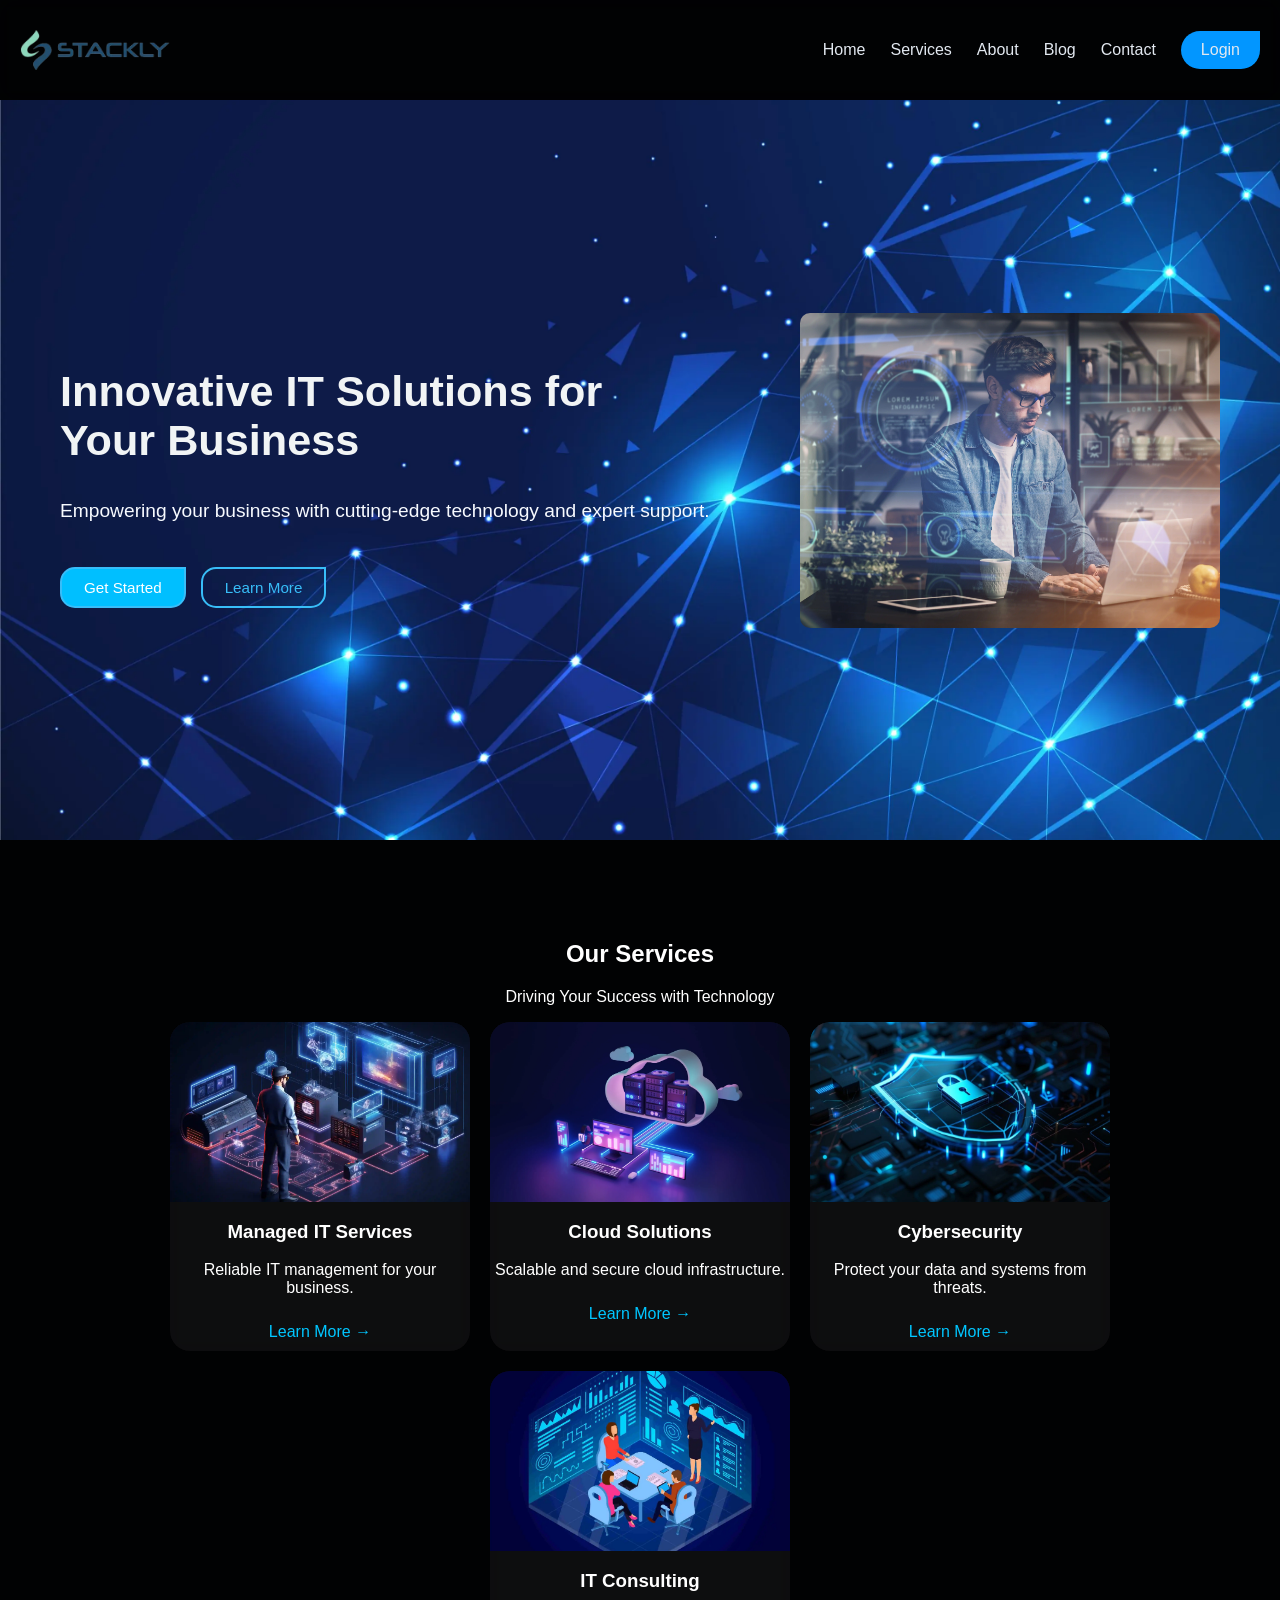
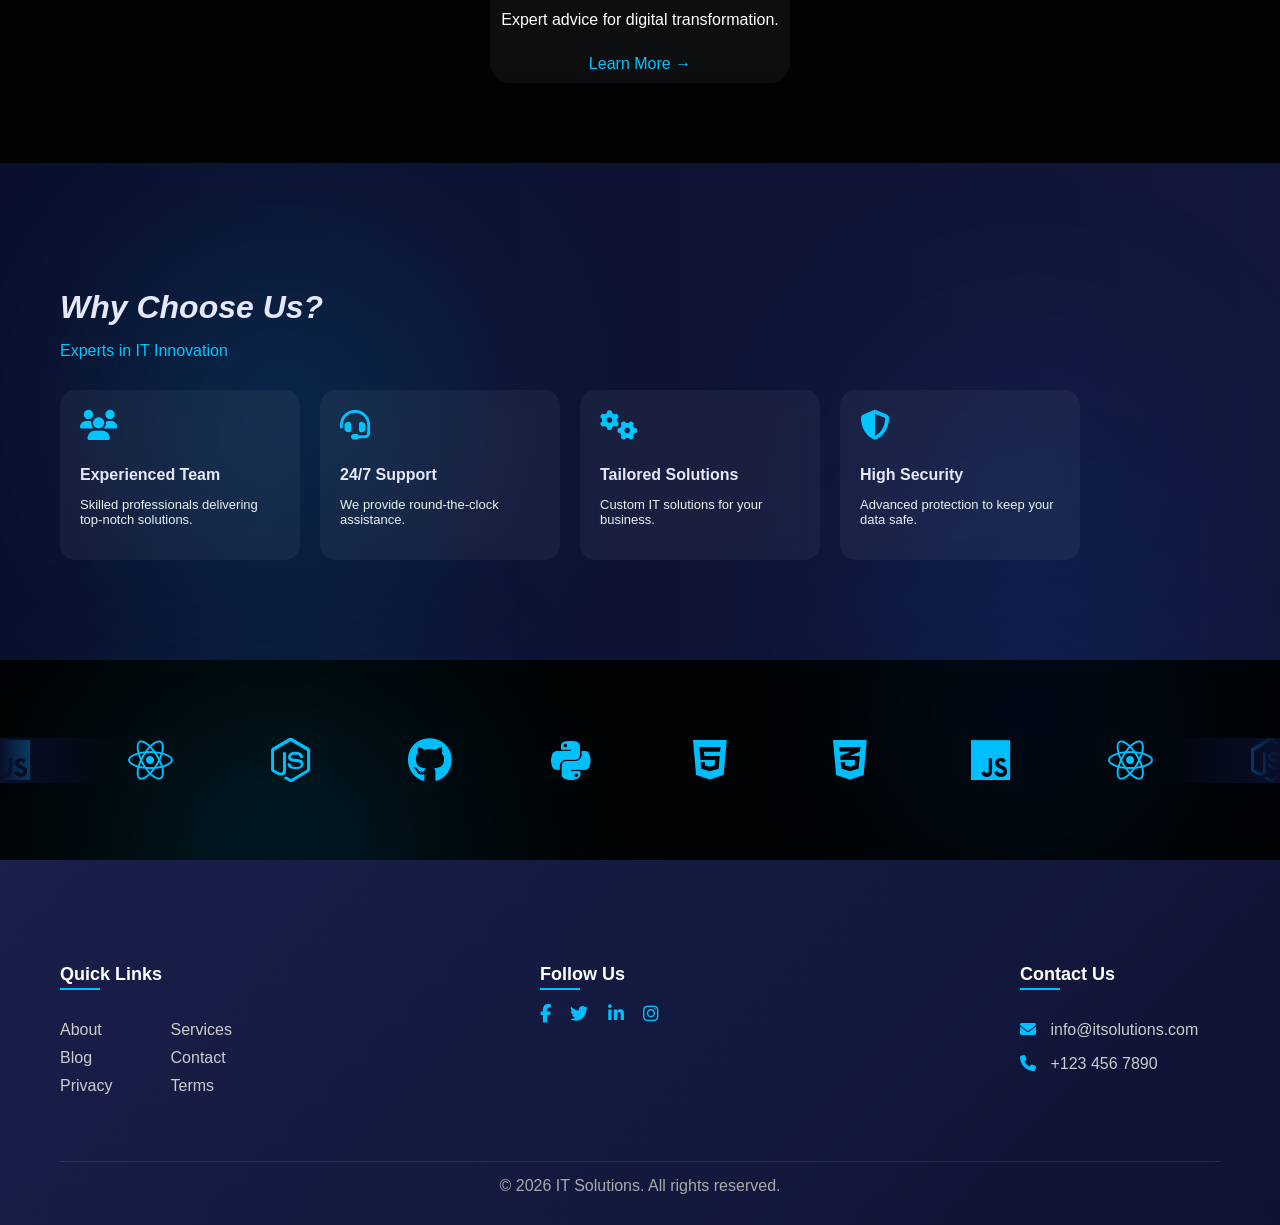
==== commit b8fdf617: "upadated srvice blog and contact page" ====
--- a/index.html
+++ b/index.html
@@ -19,10 +19,9 @@
             <li><a href="#home">Home</a></li>
             <li><a href="service.html">Services</a></li>
             <li><a href="about.html">About</a></li>
-            <li><a href="404.html">Blog</a></li>
-            <li><a href="#contact">Contact</a></li>
+            <li><a href="blog.html">Blog</a></li>
+            <li><a href="contact.html">Contact</a></li>
             <li><a href="login.html" class="login-btn">Login</a></li>
-            <li><button id="theme-toggle" class="theme-btn">🌙</button></li>
         </ul>
     </nav>
     <button class="hamburger" id="hamburger">☰</button>
@@ -34,8 +33,8 @@
         <h1 class="anim">Innovative IT Solutions for Your Business</h1>
         <p class="anim">Empowering your business with cutting-edge technology and expert support.</p>
         <div class="hero-buttons">
-            <button class="primary anim">Get Started</button>
-            <button class="secondary anim">Learn More</button>
+            <a href="service.html" class="primary anim">Get Started</a>
+            <a href="about.html" class="secondary anim">Learn More</a>
         </div>
     </div>
         <img src="Assets/person-working-html-computer_11zon.webp" class="hero-img anim"/>
@@ -160,8 +159,8 @@
             <ul>
                 <li><a href="about.html">About</a></li>
                 <li><a href="service.html">Services</a></li>
-                <li><a href="404.html">Blog</a></li>
-                <li><a href="404.html">Contact</a></li>
+                <li><a href="blog.html">Blog</a></li>
+                <li><a href="contact.html">Contact</a></li>
                 <li><a href="404.html">Privacy</a></li>
                 <li><a href="404.html">Terms</a></li>
             </ul>
--- a/style.css
+++ b/style.css
@@ -168,32 +168,75 @@
     border-top-right-radius:25px;
 }
 
-.primary {
-    padding:14px 30px;
+
+button.primary,
+a.primary {
+    display: inline-flex;
+    align-items: center;
+    justify-content: center;
+
+    padding: 10px 22px;
+    border-radius: 15px;
+    border-top-right-radius: 0px;
+
     background: #00bfff;
-    font-weight:400;
+    border: 2px solid #38bdf8;
     color: #fff;
-    border:none;
-
-}
-
-.secondary {
-    background-color: transparent;
-    border: 1px solid #ffffff;
+
+    font-size: 0.95rem;
+    font-weight: 500;
+    cursor: pointer;
+
+    text-decoration: none; /* removes underline for <a> */
+    transition: all 0.3s ease;
+}
+
+button.primary:hover,
+a.primary:hover {
+    color: #fff;
+    border-top-right-radius: 15px;
+}
+/* apply same style to both */
+button.secondary,
+a.secondary {
+    display: inline-flex;
+    align-items: center;
+    justify-content: center;
+
+    padding: 10px 22px;
+    border-radius: 15px;
     border-top-right-radius: 0px;
-    color: #ffffff;
-}
-.anim{
-    opacity:0;
-    transform: translateY(30px);
-    animation: moveup 0.5s linear forwards;
-}
-
-@keyframes moveup {
-    100% {
-        opacity: 1;
-        transform: translateY(0);
-    }
+
+    background: transparent;
+    border: 2px solid #38bdf8;
+    color: #38bdf8;
+
+    font-size: 0.95rem;
+    font-weight: 500;
+    cursor: pointer;
+
+    text-decoration: none; /* removes underline for <a> */
+    transition: all 0.3s ease;
+}
+
+/* hover same for both */
+button.secondary:hover,
+a.secondary:hover {
+    border-color: #fff;
+    color: #fff;
+    border-top-right-radius: 15px;
+}
+
+/* animation class */
+button.anim,
+a.anim {
+    transition: transform 0.3s ease, box-shadow 0.3s ease;
+}
+
+button.anim:hover,
+a.anim:hover {
+    transform: translateY(-3px);
+    box-shadow: 0 8px 20px rgba(56,189,248,0.3);
 }
 
 .services {
@@ -669,7 +712,7 @@
     }
 }
 
-@media (max-width: 480px) {
+@media (max-width: 786px) {
     h1 {
         font-size: 1.8rem;
     }
@@ -721,125 +764,7 @@
 
 }
 
-//About page
-
-/* HERO */
-.about-hero {
-    text-align: center;
-    padding: 100px 20px;
-}
-
-.about-hero h1 {
-    font-size: 2.5rem;
-}
-
-.about-hero p {
-    color: #cbd5e1;
-}
-
-/* ABOUT CONTENT */
-.about-content {
-    display: flex;
-    align-items: center;
-    justify-content: space-between;
-    padding: 80px 60px;
-    gap: 40px;
-}
-
-.about-text {
-    flex: 1;
-}
-
-.about-text h2 {
-    margin-bottom: 15px;
-}
-
-.about-text p {
-    color: #cbd5e1;
-    margin-bottom: 15px;
-}
-
-.about-image {
-    flex: 1;
-    display: flex;
-    justify-content: center;
-}
-
-.about-image img {
-    width: 100%;
-    max-width: 400px;
-    border-radius: 10px;
-}
-
-/* WHY SECTION */
-.about-why {
-    text-align: center;
-    padding: 80px 60px;
-}
-
-.why-grid {
-    display: grid;
-    grid-template-columns: repeat(auto-fit, minmax(220px, 1fr));
-    gap: 20px;
-    margin-top: 30px;
-}
-
-.why-card {
-    background: rgba(255,255,255,0.05);
-    padding: 25px;
-    border-radius: 15px;
-    transition: 0.3s;
-}
-
-.why-card:hover {
-    transform: translateY(-10px);
-}
-
-/* TEAM */
-.team {
-    text-align: center;
-    padding: 80px 60px;
-}
-
-.team-grid {
-    display: grid;
-    grid-template-columns: repeat(auto-fit, minmax(180px, 1fr));
-    gap: 20px;
-    margin-top: 30px;
-}
-
-.team-card {
-    background: rgba(255,255,255,0.05);
-    padding: 20px;
-    border-radius: 15px;
-    transition: 0.3s;
-}
-
-.team-card img {
-    border-radius: 50%;
-    margin-bottom: 10px;
-}
-
-.team-card:hover {
-    transform: translateY(-10px);
-}
-
-/* MOBILE */
-@media (max-width: 768px) {
-
-    .about-content {
-        flex-direction: column;
-        text-align: center;
-        padding: 50px 20px;
-    }
-
-    .about-why,
-    .team {
-        padding: 50px 20px;
-    }
-}
-
-/* ===== SERVICES PAGE ===== */
+
 
 /* ===== DETAILED SERVICES ===== */
 
@@ -1217,4 +1142,4 @@
             transform: translateY(0);
         }
     }
-}+}
